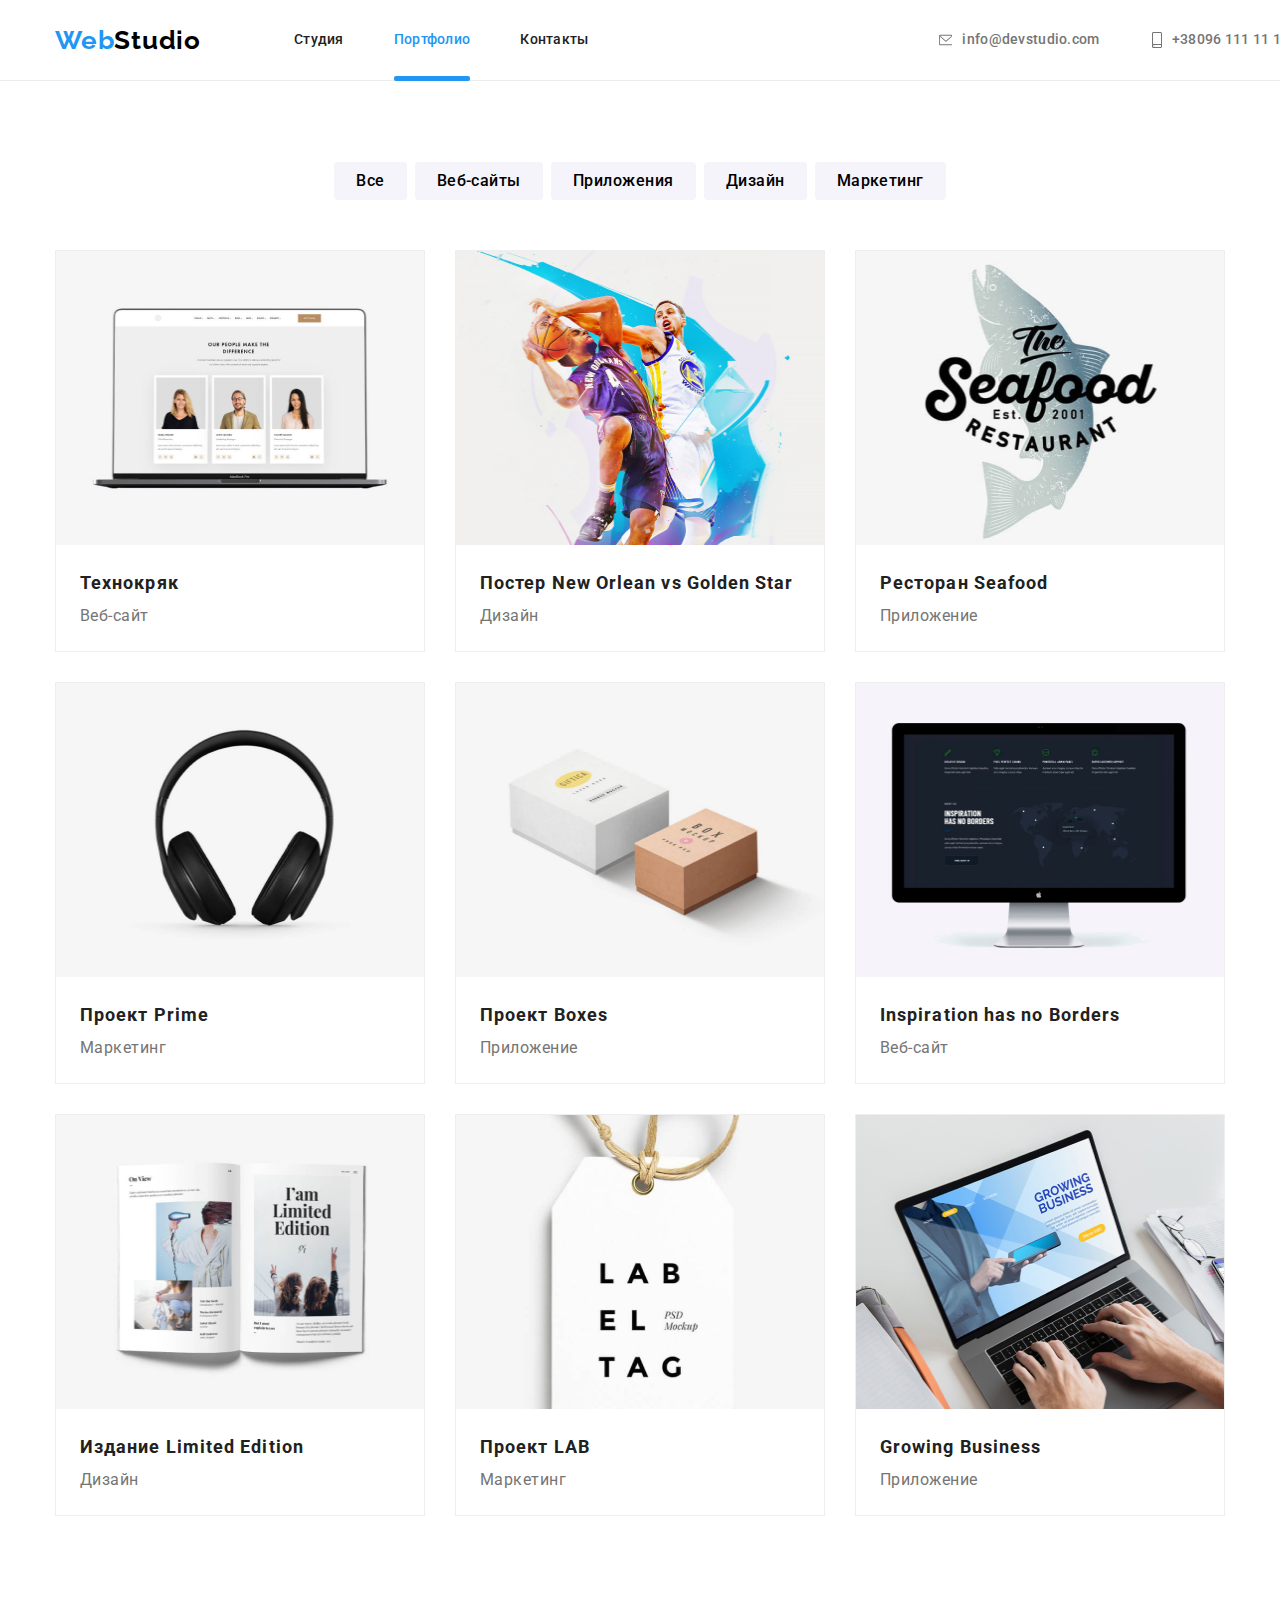
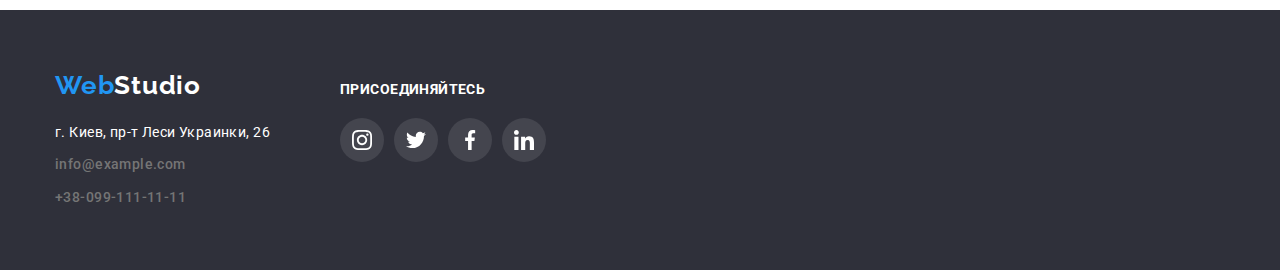
==== portfolio.html @ b3b4bf27 "ДЗ 6" ====
<!DOCTYPE html>
<html lang="ru">
  <head>
    <meta charset="UTF-8" />
    <meta name="viewport" content="width=device-width, initial-scale=1.0" />
    <title>портфолио</title>
    <link
      rel="stylesheet"
      href="https://cdnjs.cloudflare.com/ajax/libs/modern-normalize/1.0.0/modern-normalize.min.css"
    />
    <link rel="preconnect" href="https://fonts.gstatic.com" />
    <link
      href="https://fonts.googleapis.com/css2?family=Raleway:wght@700&family=Roboto:wght@400;500;700;900&display=swap"
      rel="stylesheet"
    />

    <link rel="stylesheet" href="./Style/style.css" />
  </head>
  <body>
    <!--Шапка-->

    <header>
      <div class="container nav">
        <a class="logo header" href="#" lang="en"
          ><span class="web">Web</span>Studio</a
        >
        <ul class="nav-link">
          <li class="header-item">
            <a class="header-link" href="./index.html">Студия</a>
          </li>
          <li class="header-item">
            <a class="header-link current" href="./portfolio.html">Портфолио</a>
          </li>
          <li class="header-item">
            <a class="header-link" href="#">Контакты</a>
          </li>
        </ul>
        <ul class="nav-link connection">
          <li class="contacts">
            <a class="header-mail" href="mailto:info@devstudio.com">
              <svg class="mail-icon">
                <use href="./svg/symbol-defs.svg#icon-mail"></use>
              </svg>
              info@devstudio.com
            </a>
          </li>
          <li class="contacts">
            <a class="header-tel" href="tel:+380961111111">
              <svg class="tel-icon">
                <use href="./svg/symbol-defs.svg#icon-smartphone"></use>
              </svg>
              +38096 111 11 11
            </a>
          </li>
        </ul>
      </div>
    </header>
    <main>
      <!--портфолио-->

      <section class="port-section">
        <div class="container btn">
          <h1 hidden>портфолио</h1>
          <ul class="btn-container">
            <li class="port-button">
              <button class="port-link" type="button">Все</button>
            </li>
            <li class="port-button">
              <button class="port-link" type="button">Веб-сайты</button>
            </li>
            <li class="port-button">
              <button class="port-link" type="button">Приложения</button>
            </li>
            <li class="port-button">
              <button class="port-link" type="button">Дизайн</button>
            </li>
            <li class="port-button">
              <button class="port-link" type="button">Маркетинг</button>
            </li>
          </ul>
        </div>
        <div class="container list">
          <ul class="port-box">
            <li class="port-container">
              <a class="card-link" href="#">
                <div class="port-card">
                  <img
                    src="./photo/photo1.jpg"
                    width="368"
                    height="294"
                    alt="пример1"
                  />
                  <p class="card-text">
                    Технокряк это современная площадка распространения
                    коронавируса. Компании используют эту платформу для
                    цифрового шпионажа и атак на защищённые сервера конкурентов.
                  </p>
                </div>
                <div class="title-container">
                  <h2 class="port-title">Технокряк</h2>
                  <p class="port-text">Веб-сайт</p>
                </div>
              </a>
            </li>
            <li class="port-container">
              <a class="example-link" href="">
                <div class="port-card">
                  <img
                    src="./photo/photo2.jpg"
                    width="368"
                    height="294"
                    alt="пример2"
                  />
                  <p class="card-text">
                    Lorem ipsum dolor, sit amet consectetur adipisicing elit.
                    Porro, ut sit. Tempora totam, porro, optio explicabo maxime,
                    debitis at aliquid velit cumque possimus libero error sed
                    incidunt? Ipsa, provident minima.
                  </p>
                </div>
                <div class="title-container">
                  <h2 class="port-title">Постер New Orlean vs Golden Star</h2>
                  <p class="port-text">Дизайн</p>
                </div>
              </a>
            </li>
            <li class="port-container">
              <a class="example-link" href="">
                <div class="port-card">
                  <img
                    src="./photo/photo3.jpg"
                    width="368"
                    height="294"
                    alt="пример3"
                  />
                  <p class="card-text">
                    Lorem ipsum dolor, sit amet consectetur adipisicing elit.
                    Porro, ut sit. Tempora totam, porro, optio explicabo maxime,
                    debitis at aliquid velit cumque possimus libero error sed
                    incidunt? Ipsa, provident minima.
                  </p>
                </div>
                <div class="title-container">
                  <h2 class="port-title">Ресторан Seafood</h2>
                  <p class="port-text">Приложение</p>
                </div>
              </a>
            </li>
            <li class="port-container">
              <a class="example-link" href="">
                <div class="port-card">
                  <img
                    src="./photo/photo4.jpg"
                    width="368"
                    height="294"
                    alt="пример4"
                  />
                  <p class="card-text">
                    Lorem ipsum dolor, sit amet consectetur adipisicing elit.
                    Porro, ut sit. Tempora totam, porro, optio explicabo maxime,
                    debitis at aliquid velit cumque possimus libero error sed
                    incidunt? Ipsa, provident minima.
                  </p>
                </div>
                <div class="title-container">
                  <h2 class="port-title">Проект Prime</h2>
                  <p class="port-text">Маркетинг</p>
                </div>
              </a>
            </li>
            <li class="port-container">
              <a class="example-link" href="">
                <div class="port-card">
                  <img
                    src="./photo/photo5.jpg"
                    width="368"
                    height="294"
                    alt="пример5"
                  />
                  <p class="card-text">
                    Lorem ipsum dolor, sit amet consectetur adipisicing elit.
                    Porro, ut sit. Tempora totam, porro, optio explicabo maxime,
                    debitis at aliquid velit cumque possimus libero error sed
                    incidunt? Ipsa, provident minima.
                  </p>
                </div>
                <div class="title-container">
                  <h2 class="port-title">Проект Boxes</h2>
                  <p class="port-text">Приложение</p>
                </div>
              </a>
            </li>
            <li class="port-container">
              <a class="example-link" href="">
                <div class="port-card">
                  <img
                    src="./photo/photo6.jpg"
                    width="368"
                    height="294"
                    alt="пример6"
                  />
                  <p class="card-text">
                    Lorem ipsum dolor, sit amet consectetur adipisicing elit.
                    Porro, ut sit. Tempora totam, porro, optio explicabo maxime,
                    debitis at aliquid velit cumque possimus libero error sed
                    incidunt? Ipsa, provident minima.
                  </p>
                </div>
                <div class="title-container">
                  <h2 class="port-title">Inspiration has no Borders</h2>
                  <p class="port-text">Веб-сайт</p>
                </div>
              </a>
            </li>
            <li class="port-container">
              <a class="example-link" href="">
                <div class="port-card">
                  <img
                    src="./photo/photo7.jpg"
                    width="368"
                    height="294"
                    alt="пример7"
                  />
                  <p class="card-text">
                    Lorem ipsum dolor, sit amet consectetur adipisicing elit.
                    Porro, ut sit. Tempora totam, porro, optio explicabo maxime,
                    debitis at aliquid velit cumque possimus libero error sed
                    incidunt? Ipsa, provident minima.
                  </p>
                </div>
                <div class="title-container">
                  <h2 class="port-title">Издание Limited Edition</h2>
                  <p class="port-text">Дизайн</p>
                </div>
              </a>
            </li>
            <li class="port-container">
              <a class="example-link" href="">
                <div class="port-card">
                  <img
                    src="./photo/photo8.jpg"
                    width="368"
                    height="294"
                    alt="пример8"
                  />
                  <p class="card-text">
                    Lorem ipsum dolor, sit amet consectetur adipisicing elit.
                    Porro, ut sit. Tempora totam, porro, optio explicabo maxime,
                    debitis at aliquid velit cumque possimus libero error sed
                    incidunt? Ipsa, provident minima.
                  </p>
                </div>
                <div class="title-container">
                  <h2 class="port-title">Проект LAB</h2>
                  <p class="port-text">Маркетинг</p>
                </div>
              </a>
            </li>
            <li class="port-container">
              <a class="example-link" href="">
                <div class="port-card">
                  <img
                    src="./photo/photo9.jpg"
                    width="368"
                    height="294"
                    alt="пример9"
                  />
                  <p class="card-text">
                    Lorem ipsum dolor, sit amet consectetur adipisicing elit.
                    Porro, ut sit. Tempora totam, porro, optio explicabo maxime,
                    debitis at aliquid velit cumque possimus libero error sed
                    incidunt? Ipsa, provident minima.
                  </p>
                </div>
                <div class="title-container">
                  <h2 class="port-title">Growing Business</h2>
                  <p class="port-text">Приложение</p>
                </div>
              </a>
            </li>
          </ul>
        </div>
      </section>
    </main>

    <!--подвал-->

    <footer class="footer-section">
      <div class="container footer">
        <div>
          <ul>
            <li class="footer-logo">
              <a class="logo footer" href="#" lang="en">
                <span class="web">Web</span>Studio
              </a>
            </li>
          </ul>
          <ul class="ftr-address">
            <li class="footer-address">
              <p class="address">г. Киев, пр-т Леси Украинки, 26</p>
            </li>
            <li class="contacts footer">
              <a class="footer-mail" href="mailto:info@example.com"
                >info@example.com</a
              >
            </li>
            <li class="contacts footer">
              <a class="footer-tel" href="tel:+38-099-111-11-11">
                +38-099-111-11-11
              </a>
            </li>
          </ul>
        </div>
        <div class="enjoy-box">
          <p class="footer-enjoy">присоединяйтесь</p>
          <ul class="svg-box">
            <li class="footer-item">
              <a class="footer-icon" href="#">
                <svg class="svg-footer">
                  <use href="./svg/symbol-defs.svg#icon-instagram"></use>
                </svg>
              </a>
            </li>
            <li class="footer-item">
              <a class="footer-icon" href="#">
                <svg class="svg-footer">
                  <use href="./svg/symbol-defs.svg#icon-twitter"></use>
                </svg>
              </a>
            </li>
            <li class="footer-item">
              <a class="footer-icon" href="#">
                <svg class="svg-footer">
                  <use href="./svg/symbol-defs.svg#icon-facebook"></use>
                </svg>
              </a>
            </li>
            <li class="footer-item">
              <a class="footer-icon" href="#">
                <svg class="svg-footer">
                  <use href="./svg/symbol-defs.svg#icon-linkedin"></use>
                </svg>
              </a>
            </li>
          </ul>
        </div>
      </div>
    </footer>
  </body>
</html>
---- Style/style.css ----
html *,
*::before,
*::after {
  box-sizing: border-box;
}

:root {
  --main-title-color: #ffffff;
  --main-text-color: #757575;
  --main-logo-color: #2196f3;
  --second-logo-color: #000000;
  --main-black-color: #212121;
  --bcg-main-color: #2f303a;
  --icon-color: #afb1b8;
  --animation-function: 250ms cubic-bezier(0.4, 0, 0.2, 1);
}
ul {
  margin: 0px;
  padding-inline-start: 0px;
}
body {
  font-family: Roboto, sans-serif;
  font-style: normal;
  margin-left: auto;
  margin-right: auto;
}
a {
  text-decoration: none;
}
li {
  list-style: none;
}
button {
  cursor: pointer;
}
.container {
  width: 1200px;
  padding-left: 15px;
  padding-right: 15px;
  margin-left: auto;
  margin-right: auto;
}
/* header */
header {
  border-bottom: 1px solid #ececec;
}
.container.nav {
  display: flex;
  align-items: center;
}
.nav-link,
.connection {
  display: flex;
  padding: 0px;
  margin: 0px;
}
.nav-link :not(:last-child) {
  padding-right: 50px;
}
.header-link {
  position: relative;

  transition: var(--animation-function);
  transition-property: color;

  display: block;
  padding-bottom: 32px;
  padding-top: 32px;
  font-weight: 500;

  font-size: 14px;
  line-height: 1.14;
  letter-spacing: 0.02em;
  color: var(--main-black-color);
}
.header-link:hover,
.header-link:active,
.header-link:focus {
  color: var(--main-logo-color);
}
.header-link.current {
  color: var(--main-logo-color);
}
.header-link.current::after {
  content: "";

  position: absolute;
  left: 0;
  bottom: -1px;

  width: 100%;
  height: 5px;
  border-radius: 2px;
  display: block;
  background-color: var(--main-logo-color);
}
.contacts {
  font-weight: 500;
  font-size: 14px;
}
.contacts .header-tel {
  transition: var(--animation-function);
  transition-property: color;

  display: flex;
  padding-bottom: 39.5px;
  padding-top: 39.5px;

  line-height: 1.14;
  letter-spacing: 0.02em;
  color: var(--main-text-color);
}
.contacts .header-mail {
  transition: var(--animation-function);
  transition-property: color;

  display: flex;
  padding-bottom: 39.5px;
  padding-top: 39.5px;
  margin-left: 350px;

  line-height: 1.14;
  letter-spacing: 0.02em;
  color: var(--main-text-color);
}
.header-mail:hover,
.header-mail:focus {
  color: var(--main-logo-color);
}
.header-mail {
  width: 161px;
  height: 16px;
  align-items: center;
  justify-content: center;
  color: var(--main-text-color);
}
.mail-icon {
  width: 16px;
  height: 12px;
  margin-right: 10px;
  fill: currentColor;
}
.header-tel:hover,
.header-tel:focus {
  color: var(--main-logo-color);
}
.header-tel {
  width: 142px;
  height: 16px;
  align-items: center;
  justify-content: center;
  color: var(--main-text-color);
}
.tel-icon {
  width: 10px;
  height: 16px;
  margin-right: 10px;
  fill: currentColor;
}

/* portfolio */

/* buttons */

.port-section {
  padding-top: 81px;
  padding-bottom: 94px;
}
.btn-container {
  display: flex;
  justify-content: center;
  padding-bottom: 50px;
}
.btn-container :not(:last-child) {
  margin-right: 8px;
}
.port-link {
  font-weight: 500;
  font-size: 16px;
  line-height: 1.62;
  text-align: center;
  letter-spacing: 0.03em;

  border-radius: 4px;
  background: #f5f4fa;
  outline: none;
  border: 0;
  padding: 6px 22px 6px 22px;
  transition: var(--animation-function);
  transition-property: color, background, box-shadow;
}
.port-link:active,
.port-link:hover,
.port-link:focus {
  background: var(--main-logo-color);
  color: var(--main-title-color);
  box-shadow: 0px 3px 1px rgba(0, 0, 0, 0.1), 0px 1px 2px rgba(0, 0, 0, 0.08),
    0px 2px 2px rgba(0, 0, 0, 0.12);
}

/* cards */

.port-box {
  padding: 0px;
  display: flex;
  flex-wrap: wrap;
}
.port-container:nth-child(-n + 6) {
  margin-bottom: 30px;
}
.port-container {
  margin-right: 30px;
}
.port-container:nth-child(3n) {
  margin-right: 0px;
}
.port-card {
  position: relative;
  width: 368px;
  height: 294px;
  overflow: hidden;
}
.card-text {
  padding: 63px 24px;
  margin: 0px;
  font-weight: 400;
  font-size: 18px;
  line-height: 1.55;
  letter-spacing: 0.03em;

  color: var(--main-title-color);

  display: flex;
  align-items: center;
  position: absolute;
  top: 0;
  left: 0;
  width: 100%;
  height: 100%;

  transition: var(--animation-function);
  transition-property: transform;
  transform: translateY(100%);
  background: rgba(33, 150, 243, 0.9);
}
.port-container :hover .card-text,
.port-container :focus .card-text {
  transform: translateY(0%);
}
.title-container {
  padding: 20px 24px 20px 24px;
}
.port-container .port-title {
  margin: 0px;
  font-weight: 700;
  font-size: 18px;
  line-height: 2;
  letter-spacing: 0.06em;
  color: var(--main-black-color);
}
.port-container .port-text {
  margin: 0px;
  font-weight: 400;
  font-size: 16px;
  line-height: 1.87;
  letter-spacing: 0.03em;
  color: var(--main-text-color);
}
.port-container {
  display: block;
  border: 1px solid #eeeeee;
  cursor: pointer;
  flex-basis: calc((100% / 3 - 30px) / 3);

  transition: var(--animation-function);
  transition-property: box-shadow;
}
.port-container:hover,
.port-container:focus {
  box-shadow: 0px 1px 1px rgba(0, 0, 0, 0.12), 0px 4px 4px rgba(0, 0, 0, 0.06),
    1px 4px 6px rgba(0, 0, 0, 0.16);
}

/* logo */

.logo {
  font-family: raleway;
  font-weight: 700;
  font-size: 26px;
  line-height: 1.19;
  letter-spacing: 0.03em;
  color: var(--second-logo-color);
}
.logo.header {
  margin-right: 93px;
}
.header-section .logo {
  color: var(--second-logo-color);
}
.footer-section .logo {
  color: var(--main-title-color);
}
.logo .web {
  color: var(--main-logo-color);
}

/* hero */

.hero-section {
  padding-top: 200px;
  padding-bottom: 200px;

  margin: 0 auto;
  max-width: 1600px;
  background-image: url(..//photo/Img\ Overlay.png),
    url(..//photo/background.png);
  background-color: #c4c4c4;
}

.hero.container {
  display: flex;
  align-items: center;
  flex-direction: column;
}
.hero-title {
  font-weight: 900;
  font-size: 44px;
  line-height: 1.36;
  text-align: center;
  letter-spacing: 0.06em;
  text-transform: uppercase;
  color: var(--main-title-color);
  margin: 0px;
  padding-bottom: 30px;
}
.hero-button {
  font-weight: 700;
  font-size: 16px;
  line-height: 1.87;
  text-align: center;
  justify-content: center;
  letter-spacing: 0.06em;

  color: var(--main-title-color);
  background: var(--main-logo-color);
  box-shadow: 0px 4px 4px rgba(0, 0, 0, 0.15);
  border-radius: 4px;
  border: 0;
  outline: none;

  width: 200px;
  height: 50px;
}
.backdrop {
  position: fixed;
  top: 0;
  left: 0;
  z-index: 1;

  width: 100%;
  height: 1024px;
  background: rgba(0, 0, 0, 0.2);

  transition: var(--animation-function);
}
.backdrop.is-hidden {
  opacity: 0;
  pointer-events: none;
}
.modal {
  position: absolute;
  top: 50%;
  left: 50%;

  width: 528px;
  height: 581px;

  background-color: var(--main-title-color);

  transform: translate(-50%, -50%);
}
.close-button {
  position: absolute;
  top: 0;
  right: 0;

  box-sizing: border-box;

  margin: 8px 8px;
  width: 30px;
  height: 30px;
  border-radius: 50%;
  background: #ffffff;
  border: 1px solid rgba(0, 0, 0, 0.1);
}

/* features */

.features {
  padding-top: 94px;
}
.features-container {
  display: flex;
  flex-wrap: wrap;
  padding: 0px;
}
.features-item {
  width: 270;
  flex-basis: calc(100% / 4 - 23px);
}
.features-item {
  margin-right: 30px;
}
.features-container :last-of-type {
  margin-right: 0px;
}
.features-title {
  font-size: 14px;
  letter-spacing: 0.03em;
  font-weight: 700;
  line-height: 1.14;
  text-transform: uppercase;
  color: var(--main-black-color);

  margin-top: 0px;
  margin-bottom: 0px;
  margin-top: 30px;
}
.features-text {
  font-size: 14px;
  letter-spacing: 0.03em;
  font-weight: 400;
  line-height: 1.71;
  color: var(--main-text-color);

  margin: 0px;
  margin-top: 10px;
}
.features-icon {
  display: flex;
  justify-content: center;
  align-items: center;
  height: 120px;
  background-color: #f5f4fa;
}

/* about company */

.about-company {
  padding-top: 94px;
  padding-bottom: 94px;
}
.about-main > :not(:last-child) {
  margin-right: 30px;
}
.about-main {
  display: flex;
  align-items: center;
  padding: 0px;
}
.about-title {
  font-weight: 700;
  font-size: 36px;
  line-height: 1.16;
  text-align: center;
  letter-spacing: 0.03em;
  color: var(--main-black-color);

  margin: 0px;
  padding-bottom: 50px;
}
.photo-box {
  position: relative;
  width: 370px;
  height: 294px;
}
.text-box {
  position: absolute;
  bottom: 0;
  left: 0;

  display: flex;
  justify-content: center;
  align-items: center;

  width: 370px;
  height: 70px;
  background: rgba(47, 48, 58, 0.8);
}
.about-text {
  margin: 0;
  display: flex;

  font-weight: 500;
  font-size: 14px;
  line-height: 1.14;
  letter-spacing: 0.03em;
  text-transform: uppercase;

  color: var(--main-title-color);
}

/* our command */

.our-command {
  background-color: #f5f4fa;
  padding-top: 94px;
  padding-bottom: 94px;
}

.wrk-section {
  display: flex;
  justify-content: center;
}
.cmd-title {
  padding-bottom: 50px;
  margin: 0px;

  font-weight: 700;
  font-size: 36px;
  line-height: 1.16;
  text-align: center;
  letter-spacing: 0.03em;
  color: var(--main-black-color);
}
.wrk-container {
  background: #ffffff;
  box-shadow: 0px 1px 3px rgba(0, 0, 0, 0.12), 0px 1px 1px rgba(0, 0, 0, 0.14),
    0px 2px 1px rgba(0, 0, 0, 0.2);
  border-radius: 0px 0px 4px 4px;
}
.wrk-name {
  margin: 30px auto 10px auto;

  text-align: center;
  font-weight: 500;
  font-size: 16px;
  line-height: 1.18;
  letter-spacing: 0.03em;
  color: var(--main-black-color);
}
.wrk-place {
  text-align: center;
  font-weight: 400;
  font-size: 16px;
  line-height: 1.18;
  text-align: center;
  letter-spacing: 0.03em;
  color: var(--main-text-color);
}
.wrk-container {
  margin-right: 30px;
}
.wrk-container:last-child {
  margin-right: 0px;
}
.icon-box {
  display: flex;
  justify-content: center;
  margin-bottom: 30px;
}
.icon-box :not(:last-child) {
  margin-right: 10px;
}
.link-icon {
  display: inline-flex;
  justify-content: center;
  align-items: center;
  width: 44px;
  height: 44px;
  border-radius: 50%;

  background-color: var(--main-title-color);
  color: var(--icon-color);
  transition: var(--animation-function);
  transition-property: color, background-color;
}
.link-icon:focus,
.link-icon:hover {
  background-color: var(--main-logo-color);
  color: var(--main-title-color);
}
.svg-icon {
  width: 20px;
  height: 20px;
  fill: currentColor;
}

/* clients */

.clients-section {
  padding-top: 94px;
  padding-bottom: 94px;
}
.clients-title {
  font-weight: 700;
  font-size: 36px;
  line-height: 1.16;
  text-align: center;
  letter-spacing: 0.03em;
  color: var(--main-black-color);

  padding-bottom: 50px;
  margin: 0px;
}
.clients-box {
  display: flex;
  justify-content: center;
}
.client-list:nth-child(-n + 5) {
  margin-right: 30px;
}
.client-link {
  transition: var(--animation-function);
  transition-property: color, border-color;

  width: 170px;
  height: 90px;

  border-color: var(--icon-color);
  color: var(--icon-color);
  border: 1px solid;
  border-radius: 4px;

  display: flex;
  justify-content: center;
  align-items: center;
}
.client-link:hover,
.client-link:focus {
  color: var(--main-logo-color);
  border-color: var(--main-logo-color);
}
.client-icon {
  fill: currentColor;
}

/* footer */

.logo.footer {
  margin: 0px;
}
.container.footer {
  display: flex;
}
.footer-section {
  background-color: var(--bcg-main-color);
  padding-bottom: 60px;
  padding-top: 60px;
}
.contacts .footer-tel {
  line-height: 1.71;
  letter-spacing: 0.03em;
  color: var(--main-text-color);
}
.contacts .footer-mail {
  line-height: 1.71;
  letter-spacing: 0.03em;
  color: var(--main-text-color);
}
.address {
  font-style: inherit;
  font-weight: 400;
  font-size: 14px;
  line-height: 1.71;
  letter-spacing: 0.03em;
  color: var(--main-title-color);

  margin: 0px;
}
.contacts.footer {
  padding-top: 9px;
}
.ftr-address {
  padding-top: 20px;
}
.footer-enjoy {
  font-weight: 700;
  font-size: 14px;
  line-height: 1.14;
  letter-spacing: 0.03em;
  text-transform: uppercase;
  color: var(--main-title-color);

  padding-bottom: 20px;
  margin: 0px;
}
.enjoy-box {
  margin-top: 12px;
  margin-left: 70px;
}

.svg-box {
  display: flex;
  align-self: center;
}
.svg-box :not(:last-child) {
  margin-right: 10px;
}
.footer-icon {
  transition: var(--animation-function);
  transition-property: background-color;

  display: flex;
  align-items: center;
  justify-content: center;

  width: 44px;
  height: 44px;
  border-radius: 50%;

  background: rgba(255, 255, 255, 0.1);
  color: var(--main-title-color);
}
.footer-icon:hover,
.footer-icon:focus {
  background-color: var(--main-logo-color);
}
.svg-footer {
  width: 20px;
  height: 20px;
  fill: currentColor;
}
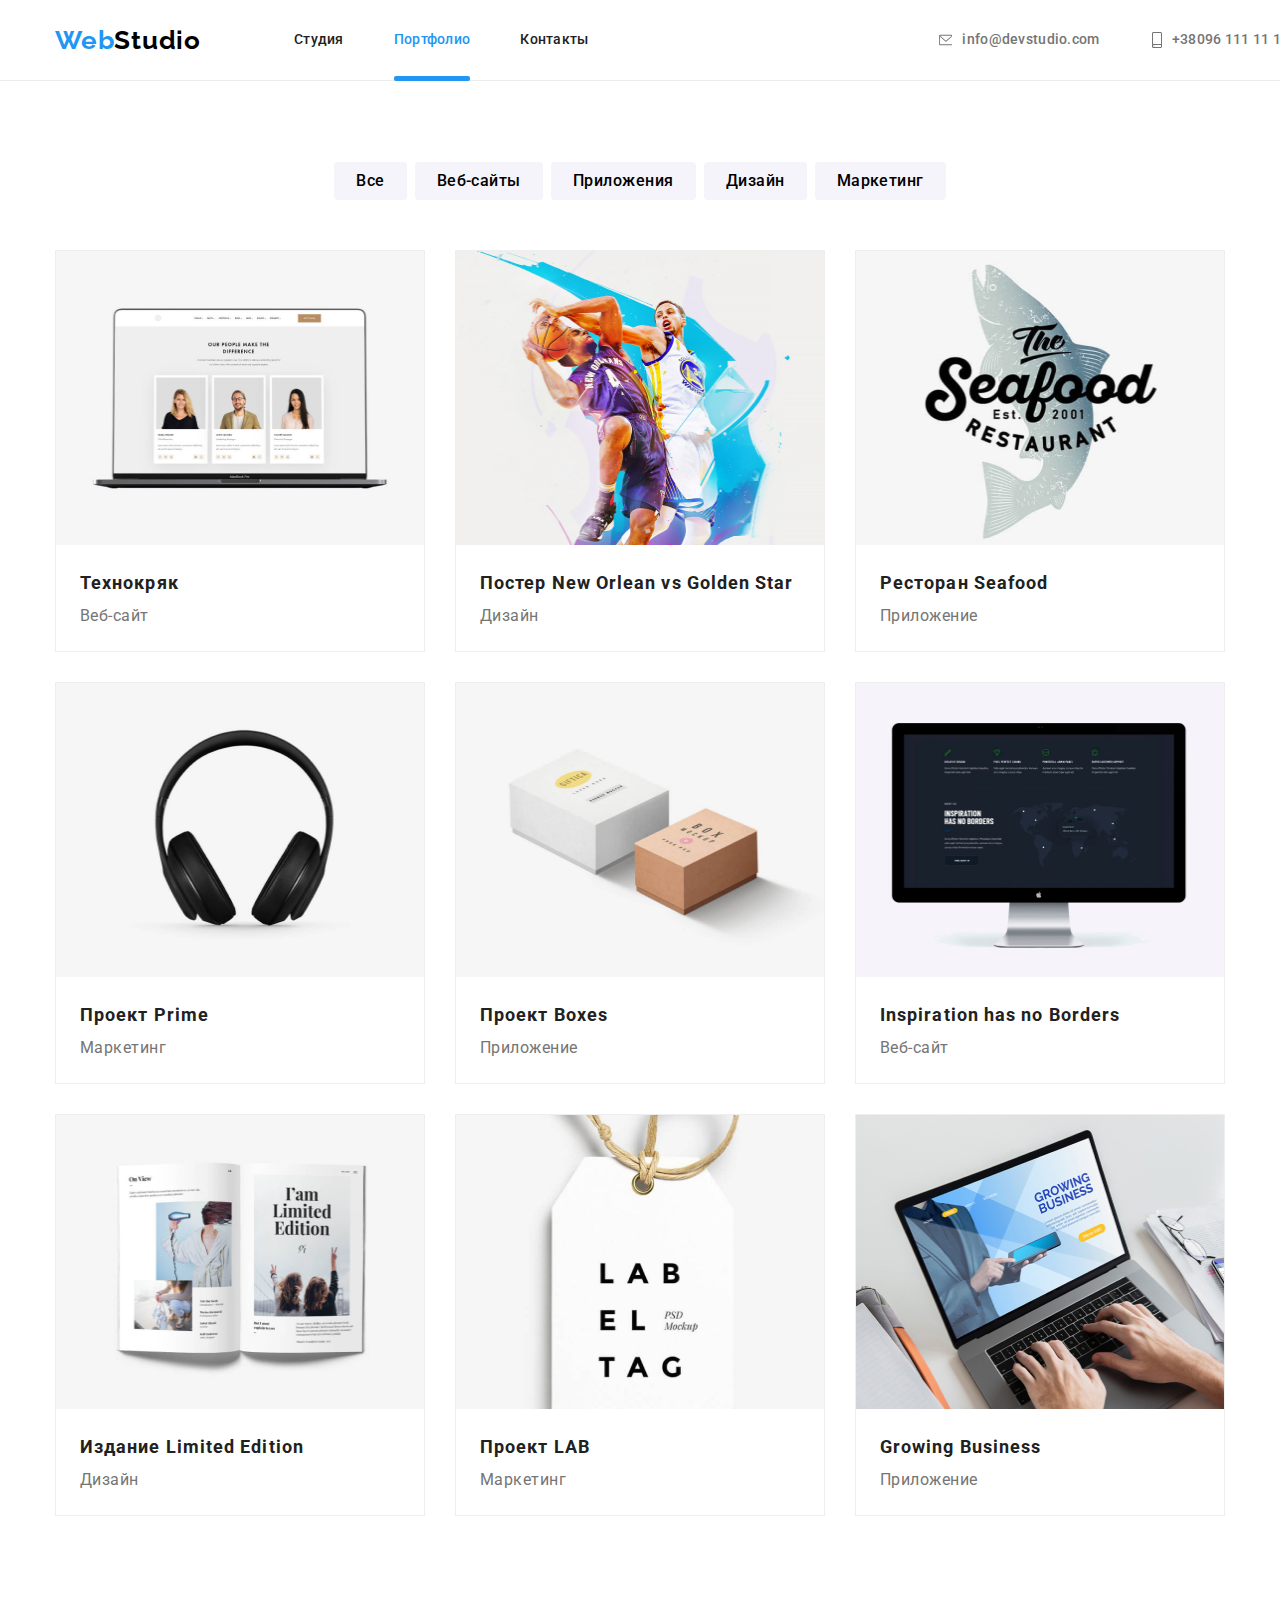
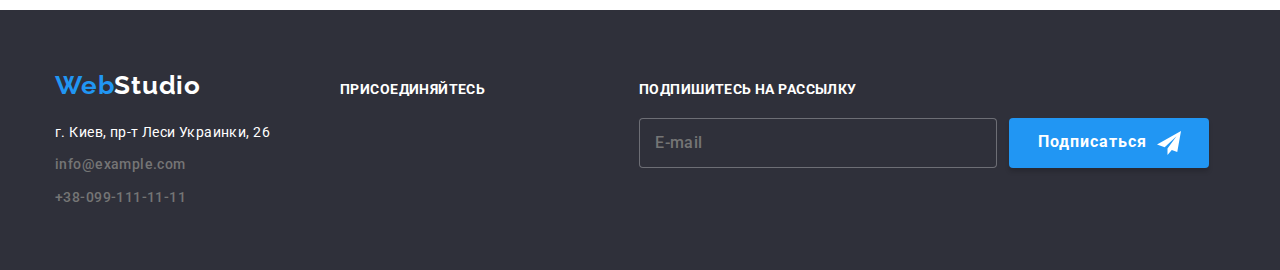
==== commit 47aad967: "правки" ====
--- a/portfolio.html
+++ b/portfolio.html
@@ -312,7 +312,7 @@
           </ul>
         </div>
         <div class="enjoy-box">
-          <p class="footer-enjoy">присоединяйтесь</p>
+          <p class="footer enjoy">присоединяйтесь</p>
           <ul class="svg-box">
             <li class="footer-item">
               <a class="footer-icon" href="#">
@@ -344,7 +344,26 @@
             </li>
           </ul>
         </div>
+        <div class="subscribe">
+          <p class="footer enjoy">подпишитесь на рассылку</p>
+          <form class="form">
+            <input
+              class="subscribe-input"
+              type="email"
+              name="email"
+              id="name"
+              placeholder="E-mail"
+            />
+            <button type="submit" class="subscribe-btn">
+              Подписаться
+              <svg class="svg-subscribe" width="24" height="24">
+                <use href="./svg/symbol-defs.svg#icon-send"></use>
+              </svg>
+            </button>
+          </form>
+        </div>
       </div>
     </footer>
+    <script src="./js/modal.js"></script>
   </body>
 </html>
--- a/Style/style.css
+++ b/Style/style.css
@@ -40,6 +40,19 @@
   margin-left: auto;
   margin-right: auto;
 }
+textarea {
+  resize: none;
+}
+textarea::placeholder {
+  color: rgba(117, 117, 117, 0.5);
+}
+.visually-hidden {
+  position: absolute;
+  clip: rect(0 0 0 0);
+  width: 1px;
+  height: 1px;
+  margin: -1px;
+}
 /* header */
 header {
   border-bottom: 1px solid #ececec;
@@ -158,9 +171,7 @@
   fill: currentColor;
 }
 
-/* portfolio */
-
-/* buttons */
+/* portfolio buttons */
 
 .port-section {
   padding-top: 81px;
@@ -198,7 +209,7 @@
     0px 2px 2px rgba(0, 0, 0, 0.12);
 }
 
-/* cards */
+/* portfolio cards */
 
 .port-box {
   padding: 0px;
@@ -358,7 +369,7 @@
   z-index: 1;
 
   width: 100%;
-  height: 1024px;
+  height: 100%;
   background: rgba(0, 0, 0, 0.2);
 
   transition: var(--animation-function);
@@ -393,6 +404,160 @@
   background: #ffffff;
   border: 1px solid rgba(0, 0, 0, 0.1);
 }
+.title-box {
+  display: flex;
+  align-items: center;
+  justify-content: center;
+
+  width: 448px;
+  height: 23px;
+
+  margin: 40px 40px 2px 40px;
+}
+.modal-title {
+  font-weight: 700;
+  font-size: 20px;
+  line-height: 1.15px;
+  text-align: center;
+  letter-spacing: 0.03em;
+  color: var(--main-black-color);
+  margin: 0;
+}
+.inputs {
+  margin: 12px 40px 20px 40px;
+}
+.label {
+  position: relative;
+  margin-top: 28px;
+}
+.svg {
+  position: absolute;
+  top: 50%;
+  left: 12px;
+  transform: translateY(-50%);
+}
+.input-text {
+  position: absolute;
+  top: -10px;
+  left: 0;
+  transform: translateY(-50%);
+
+  font-weight: normal;
+  font-size: 12px;
+  line-height: 1.16;
+  letter-spacing: 0.01em;
+
+  color: var(--main-text-color);
+}
+.input {
+  width: 448px;
+  height: 40px;
+  padding: 12px 42px;
+
+  border: 1px solid rgba(33, 33, 33, 0.2);
+  box-sizing: border-box;
+  border-radius: 4px;
+  outline: none;
+
+  font-weight: normal;
+  font-size: 12px;
+  line-height: 1.16px;
+
+  letter-spacing: 0.01em;
+
+  color: var(--main-text-color);
+
+  transition: var(--animation-function);
+}
+.input:focus {
+  border-color: var(--main-logo-color);
+}
+.input:focus + .svg {
+  fill: var(--main-logo-color);
+}
+.input.comments {
+  width: 448px;
+  height: 120px;
+
+  padding: 12px 16px;
+
+  font-size: 12px;
+  line-height: 1.16;
+}
+.policy-box {
+  position: relative;
+
+  display: flex;
+  justify-content: center;
+  align-items: center;
+}
+.svg-box {
+  position: relative;
+  left: 2px;
+
+  transition: var(--animation-function);
+
+  opacity: 0;
+  color: var(--main-title-color);
+  background-color: var(--main-logo-color);
+  border-radius: 3px;
+}
+.checkbox:checked ~ .checkbox-icon {
+  opacity: 0;
+}
+.checkbox:checked ~ .svg-box {
+  opacity: 1;
+}
+.checkbox-icon {
+  position: relative;
+  left: -14px;
+
+  transition: var(--animation-function);
+
+  cursor: pointer;
+  width: 16px;
+  height: 15px;
+  border: 2px solid #212121;
+  border-radius: 3px;
+}
+.policy-text {
+  margin: 0;
+
+  font-weight: normal;
+  font-size: 14px;
+  line-height: 1.71;
+  letter-spacing: 0.03em;
+
+  color: var(--main-text-color);
+}
+.policy-link {
+  color: var(--main-logo-color);
+  border-bottom: 1px solid var(--main-logo-color);
+}
+.modal-button {
+  display: flex;
+  justify-content: center;
+  align-items: center;
+
+  width: 200px;
+  height: 50px;
+  margin: 30px 164px 37px 164px;
+
+  background: #2196f3;
+  box-shadow: 0px 4px 4px rgba(0, 0, 0, 0.15);
+  border-radius: 4px;
+  border: none;
+
+  font-weight: bold;
+  font-size: 16px;
+  line-height: 18.7px;
+  display: flex;
+  align-items: center;
+  text-align: center;
+  letter-spacing: 0.06em;
+
+  color: var(--main-title-color);
+}
 
 /* features */
 
@@ -674,7 +839,7 @@
 .ftr-address {
   padding-top: 20px;
 }
-.footer-enjoy {
+.footer.enjoy {
   font-weight: 700;
   font-size: 14px;
   line-height: 1.14;
@@ -721,3 +886,51 @@
   height: 20px;
   fill: currentColor;
 }
+.subscribe {
+  margin-top: 12px;
+  margin-left: 93px;
+}
+.subscribe-input {
+  font-weight: 500;
+  font-size: 16px;
+  line-height: 12.5px;
+  letter-spacing: 0.03em;
+
+  color: rgba(255, 255, 255, 0.6);
+  border: 1px solid rgba(255, 255, 255, 0.3);
+  border-radius: 4px;
+  background-color: #2f303a;
+
+  margin-right: 12px;
+  padding: 16px 15px;
+  height: 50px;
+  width: 358px;
+}
+.subscribe-btn {
+  font-weight: 700;
+  font-size: 16px;
+  line-height: 18.7px;
+  display: flex;
+  align-items: center;
+  text-align: center;
+  letter-spacing: 0.06em;
+  padding: 10px 28px 10px 29px;
+
+  color: var(--main-title-color);
+  background: #2196f3;
+  box-shadow: 0px 4px 4px rgba(0, 0, 0, 0.15);
+  border-radius: 4px;
+  border: none;
+
+  height: 50px;
+  width: 200px;
+}
+.form {
+  display: flex;
+  align-items: center;
+  justify-content: center;
+}
+.svg-subscribe {
+  margin-left: 10px;
+  fill: currentColor;
+}
